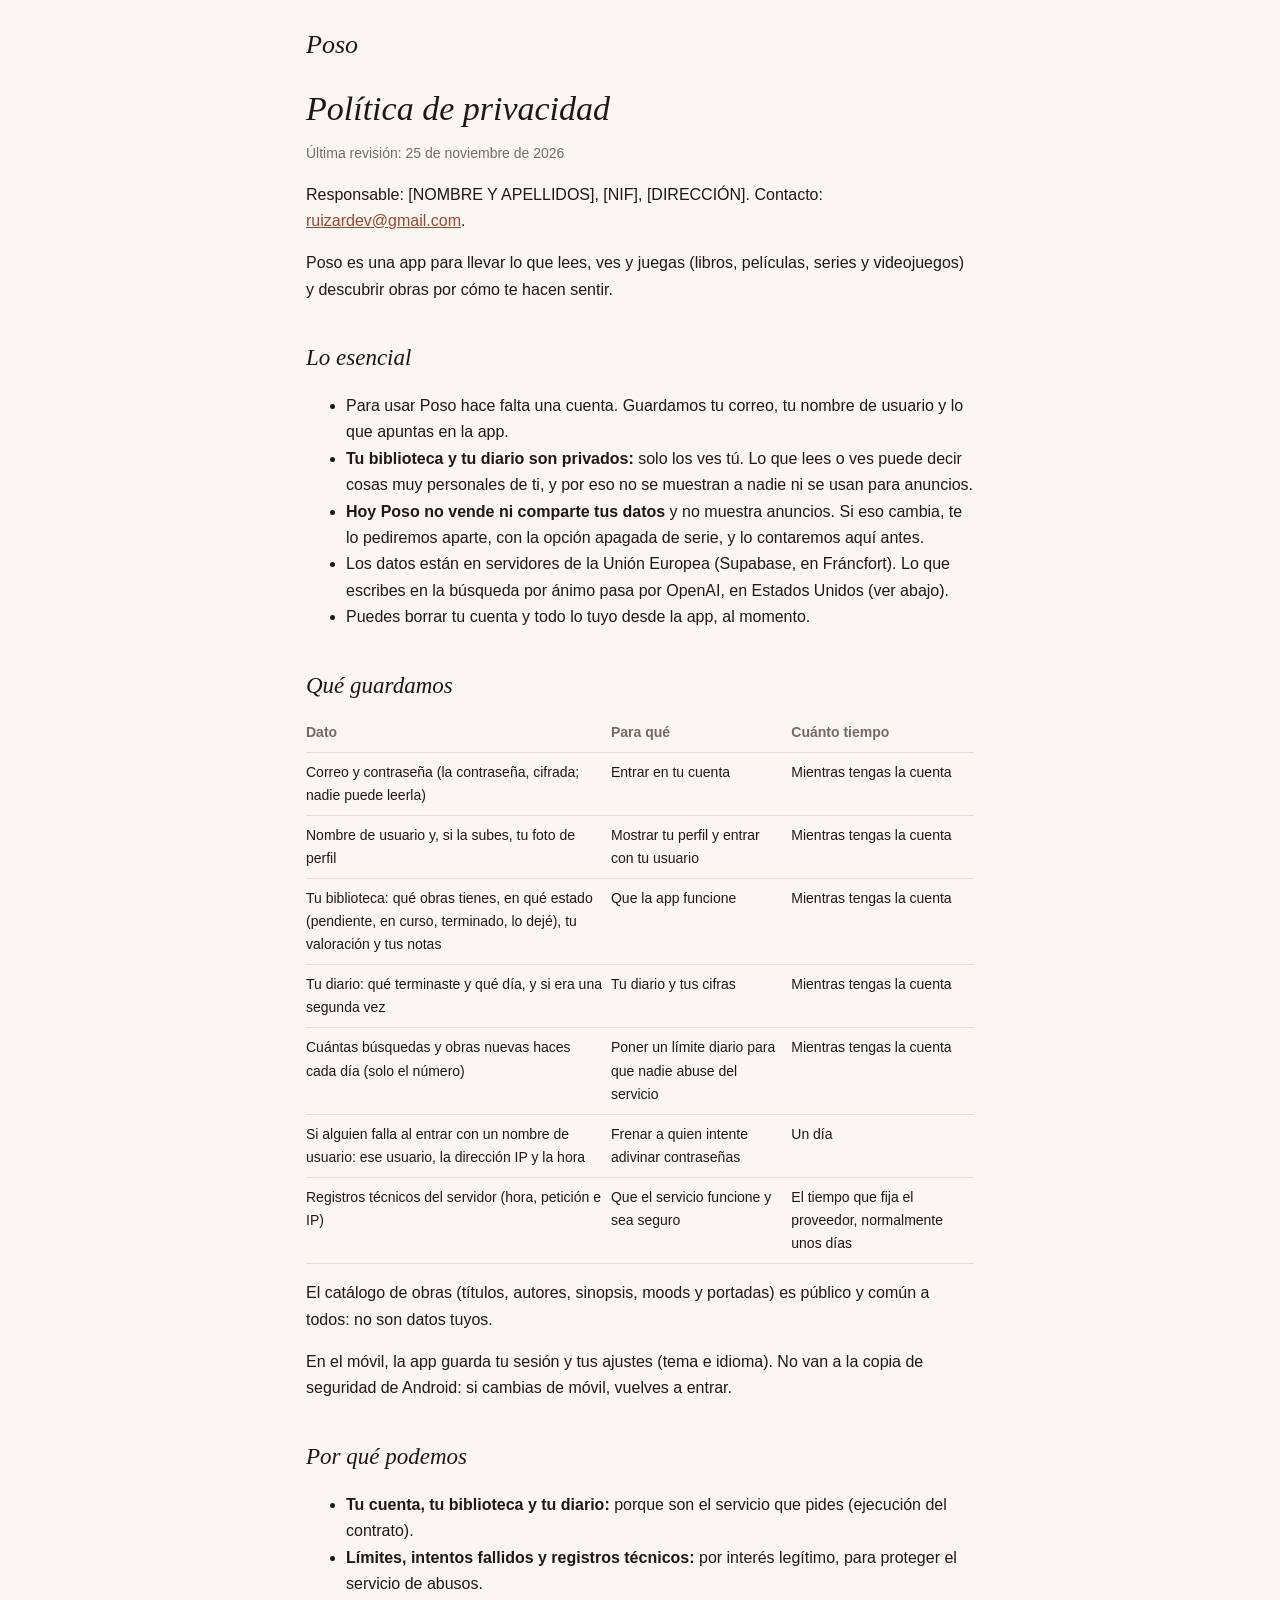
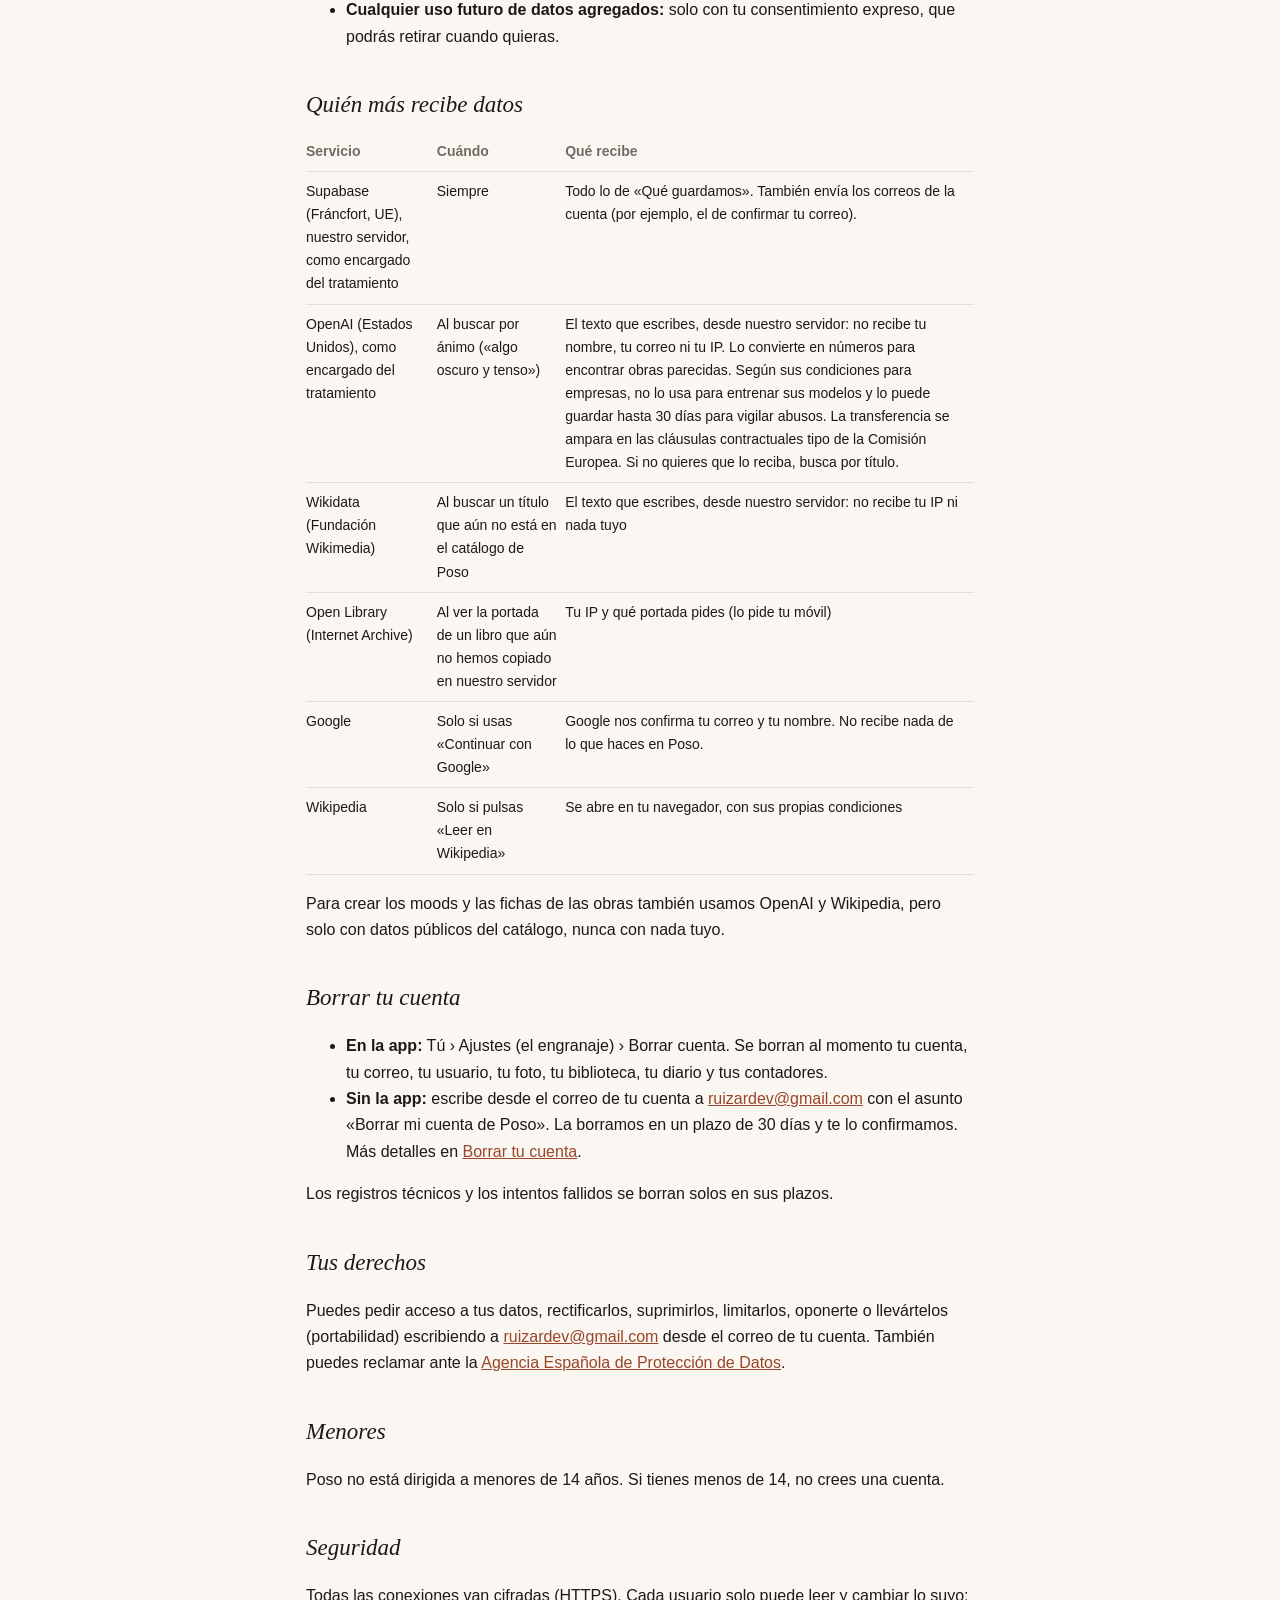
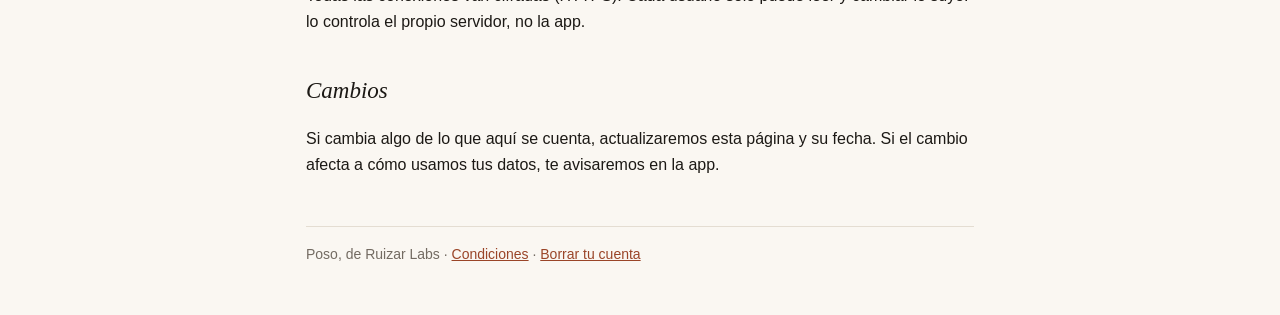
==== privacidad.html @ 552484fa "Poso: privacidad, condiciones y borrar cuenta Fuente: web/ del repositorio de Poso.  Co-Authored-By:" ====
<!doctype html>
<html lang="es">
<head>
<meta charset="utf-8">
<meta name="viewport" content="width=device-width, initial-scale=1">
<title>Privacidad · Poso</title>
<link rel="stylesheet" href="estilo.css">
</head>
<body>
<main>
<header><a href="./">Poso</a></header>

<h1>Política de privacidad</h1>
<p class="fecha">Última revisión: 25 de noviembre de 2026</p>
<p>Responsable: [NOMBRE Y APELLIDOS], [NIF], [DIRECCIÓN]. Contacto: <a href="mailto:ruizardev@gmail.com">ruizardev@gmail.com</a>.</p>
<p>Poso es una app para llevar lo que lees, ves y juegas (libros, películas, series y videojuegos) y descubrir obras por cómo te hacen sentir.</p>

<h2>Lo esencial</h2>
<ul>
<li>Para usar Poso hace falta una cuenta. Guardamos tu correo, tu nombre de usuario y lo que apuntas en la app.</li>
<li><strong>Tu biblioteca y tu diario son privados:</strong> solo los ves tú. Lo que lees o ves puede decir cosas muy personales de ti, y por eso no se muestran a nadie ni se usan para anuncios.</li>
<li><strong>Hoy Poso no vende ni comparte tus datos</strong> y no muestra anuncios. Si eso cambia, te lo pediremos aparte, con la opción apagada de serie, y lo contaremos aquí antes.</li>
<li>Los datos están en servidores de la Unión Europea (Supabase, en Fráncfort). Lo que escribes en la búsqueda por ánimo pasa por OpenAI, en Estados Unidos (ver abajo).</li>
<li>Puedes borrar tu cuenta y todo lo tuyo desde la app, al momento.</li>
</ul>

<h2>Qué guardamos</h2>
<div class="tabla"><table>
<tr><th>Dato</th><th>Para qué</th><th>Cuánto tiempo</th></tr>
<tr><td>Correo y contraseña (la contraseña, cifrada; nadie puede leerla)</td><td>Entrar en tu cuenta</td><td>Mientras tengas la cuenta</td></tr>
<tr><td>Nombre de usuario y, si la subes, tu foto de perfil</td><td>Mostrar tu perfil y entrar con tu usuario</td><td>Mientras tengas la cuenta</td></tr>
<tr><td>Tu biblioteca: qué obras tienes, en qué estado (pendiente, en curso, terminado, lo dejé), tu valoración y tus notas</td><td>Que la app funcione</td><td>Mientras tengas la cuenta</td></tr>
<tr><td>Tu diario: qué terminaste y qué día, y si era una segunda vez</td><td>Tu diario y tus cifras</td><td>Mientras tengas la cuenta</td></tr>
<tr><td>Cuántas búsquedas y obras nuevas haces cada día (solo el número)</td><td>Poner un límite diario para que nadie abuse del servicio</td><td>Mientras tengas la cuenta</td></tr>
<tr><td>Si alguien falla al entrar con un nombre de usuario: ese usuario, la dirección IP y la hora</td><td>Frenar a quien intente adivinar contraseñas</td><td>Un día</td></tr>
<tr><td>Registros técnicos del servidor (hora, petición e IP)</td><td>Que el servicio funcione y sea seguro</td><td>El tiempo que fija el proveedor, normalmente unos días</td></tr>
</table></div>
<p>El catálogo de obras (títulos, autores, sinopsis, moods y portadas) es público y común a todos: no son datos tuyos.</p>
<p>En el móvil, la app guarda tu sesión y tus ajustes (tema e idioma). No van a la copia de seguridad de Android: si cambias de móvil, vuelves a entrar.</p>

<h2>Por qué podemos</h2>
<ul>
<li><strong>Tu cuenta, tu biblioteca y tu diario:</strong> porque son el servicio que pides (ejecución del contrato).</li>
<li><strong>Límites, intentos fallidos y registros técnicos:</strong> por interés legítimo, para proteger el servicio de abusos.</li>
<li><strong>Cualquier uso futuro de datos agregados:</strong> solo con tu consentimiento expreso, que podrás retirar cuando quieras.</li>
</ul>

<h2>Quién más recibe datos</h2>
<div class="tabla"><table>
<tr><th>Servicio</th><th>Cuándo</th><th>Qué recibe</th></tr>
<tr><td>Supabase (Fráncfort, UE), nuestro servidor, como encargado del tratamiento</td><td>Siempre</td><td>Todo lo de «Qué guardamos». También envía los correos de la cuenta (por ejemplo, el de confirmar tu correo).</td></tr>
<tr><td>OpenAI (Estados Unidos), como encargado del tratamiento</td><td>Al buscar por ánimo («algo oscuro y tenso»)</td><td>El texto que escribes, desde nuestro servidor: no recibe tu nombre, tu correo ni tu IP. Lo convierte en números para encontrar obras parecidas. Según sus condiciones para empresas, no lo usa para entrenar sus modelos y lo puede guardar hasta 30 días para vigilar abusos. La transferencia se ampara en las cláusulas contractuales tipo de la Comisión Europea. Si no quieres que lo reciba, busca por título.</td></tr>
<tr><td>Wikidata (Fundación Wikimedia)</td><td>Al buscar un título que aún no está en el catálogo de Poso</td><td>El texto que escribes, desde nuestro servidor: no recibe tu IP ni nada tuyo</td></tr>
<tr><td>Open Library (Internet Archive)</td><td>Al ver la portada de un libro que aún no hemos copiado en nuestro servidor</td><td>Tu IP y qué portada pides (lo pide tu móvil)</td></tr>
<tr><td>Google</td><td>Solo si usas «Continuar con Google»</td><td>Google nos confirma tu correo y tu nombre. No recibe nada de lo que haces en Poso.</td></tr>
<tr><td>Wikipedia</td><td>Solo si pulsas «Leer en Wikipedia»</td><td>Se abre en tu navegador, con sus propias condiciones</td></tr>
</table></div>
<p>Para crear los moods y las fichas de las obras también usamos OpenAI y Wikipedia, pero solo con datos públicos del catálogo, nunca con nada tuyo.</p>

<h2 id="borrar-cuenta">Borrar tu cuenta</h2>
<ul>
<li><strong>En la app:</strong> Tú › Ajustes (el engranaje) › Borrar cuenta. Se borran al momento tu cuenta, tu correo, tu usuario, tu foto, tu biblioteca, tu diario y tus contadores.</li>
<li><strong>Sin la app:</strong> escribe desde el correo de tu cuenta a <a href="mailto:ruizardev@gmail.com?subject=Borrar%20mi%20cuenta%20de%20Poso">ruizardev@gmail.com</a> con el asunto «Borrar mi cuenta de Poso». La borramos en un plazo de 30 días y te lo confirmamos. Más detalles en <a href="borrar-cuenta.html">Borrar tu cuenta</a>.</li>
</ul>
<p>Los registros técnicos y los intentos fallidos se borran solos en sus plazos.</p>

<h2>Tus derechos</h2>
<p>Puedes pedir acceso a tus datos, rectificarlos, suprimirlos, limitarlos, oponerte o llevártelos (portabilidad) escribiendo a <a href="mailto:ruizardev@gmail.com">ruizardev@gmail.com</a> desde el correo de tu cuenta. También puedes reclamar ante la <a href="https://www.aepd.es">Agencia Española de Protección de Datos</a>.</p>

<h2>Menores</h2>
<p>Poso no está dirigida a menores de 14 años. Si tienes menos de 14, no crees una cuenta.</p>

<h2>Seguridad</h2>
<p>Todas las conexiones van cifradas (HTTPS). Cada usuario solo puede leer y cambiar lo suyo: lo controla el propio servidor, no la app.</p>

<h2>Cambios</h2>
<p>Si cambia algo de lo que aquí se cuenta, actualizaremos esta página y su fecha. Si el cambio afecta a cómo usamos tus datos, te avisaremos en la app.</p>

<footer>Poso, de Ruizar Labs · <a href="condiciones.html">Condiciones</a> · <a href="borrar-cuenta.html">Borrar tu cuenta</a></footer>
</main>
</body>
</html>
---- estilo.css ----
/* Poso: warm paper by day, warm dark by night, serif titles, no boxes. */
:root {
  --fondo: #faf7f2;
  --tinta: #1c1915;
  --suave: #736b62;
  --linea: #e4ddd2;
  --acento: #9a4528;
  color-scheme: light dark;
}
@media (prefers-color-scheme: dark) {
  :root {
    --fondo: #14110f;
    --tinta: #f0ebe3;
    --suave: #9a9187;
    --linea: #2a2520;
    --acento: #e0906f;
  }
}
* { box-sizing: border-box; }
body {
  margin: 0;
  background: var(--fondo);
  color: var(--tinta);
  font: 16px/1.65 -apple-system, BlinkMacSystemFont, "Segoe UI", Roboto, sans-serif;
}
main { max-width: 700px; margin: 0 auto; padding: 32px 16px 48px; }
header { margin-bottom: 28px; }
header a { color: inherit; text-decoration: none; font: italic 26px/1 "Newsreader", Georgia, serif; }
h1, h2 { font-family: "Newsreader", Georgia, serif; font-weight: 400; font-style: italic; }
h1 { font-size: 34px; line-height: 1.15; margin: 0 0 4px; }
h2 { font-size: 23px; margin: 36px 0 8px; }
h3 { font-size: 17px; margin: 22px 0 6px; }
.fecha, .nota { color: var(--suave); font-size: 14px; }
a { color: var(--acento); }
.tabla { overflow-x: auto; }
table { border-collapse: collapse; width: 100%; font-size: 14px; }
th, td { text-align: left; vertical-align: top; padding: 8px 8px 8px 0; border-bottom: 1px solid var(--linea); }
th { color: var(--suave); font-weight: 600; }
footer { margin-top: 48px; padding-top: 16px; border-top: 1px solid var(--linea); color: var(--suave); font-size: 14px; }
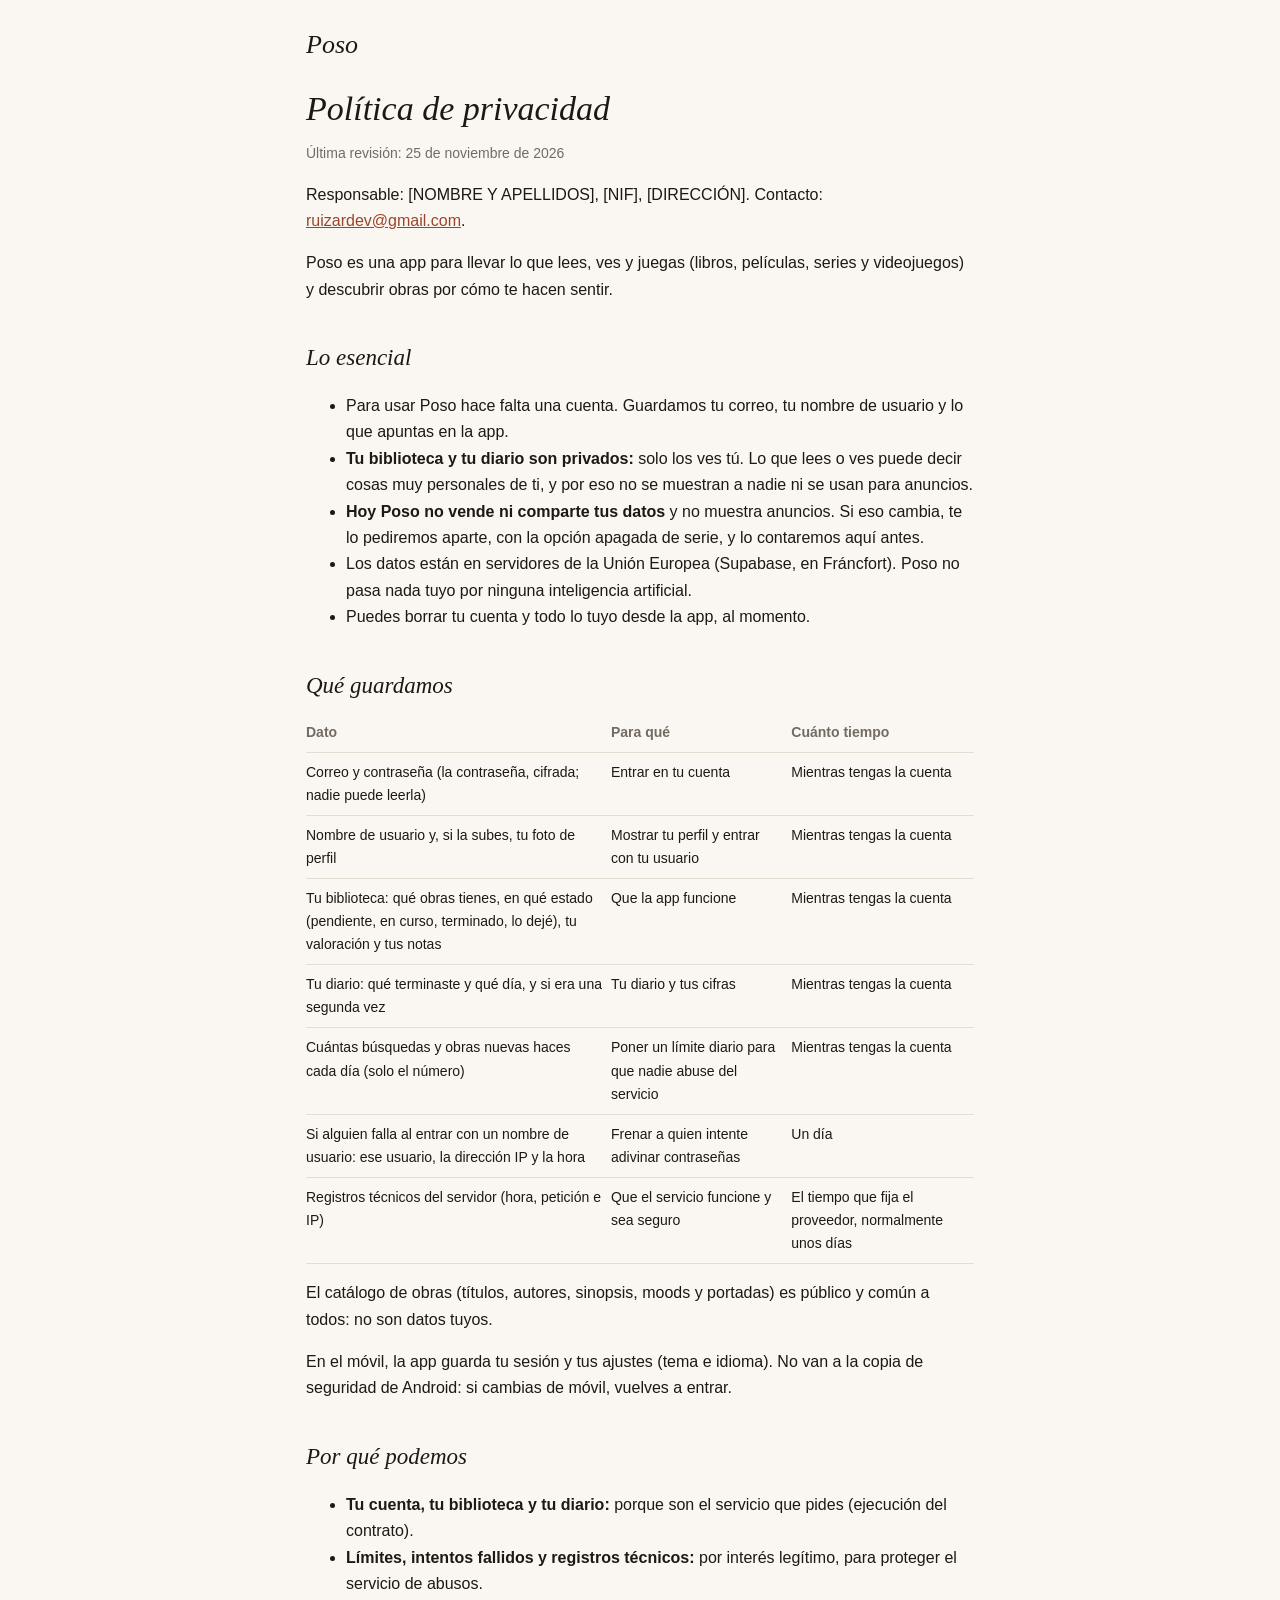
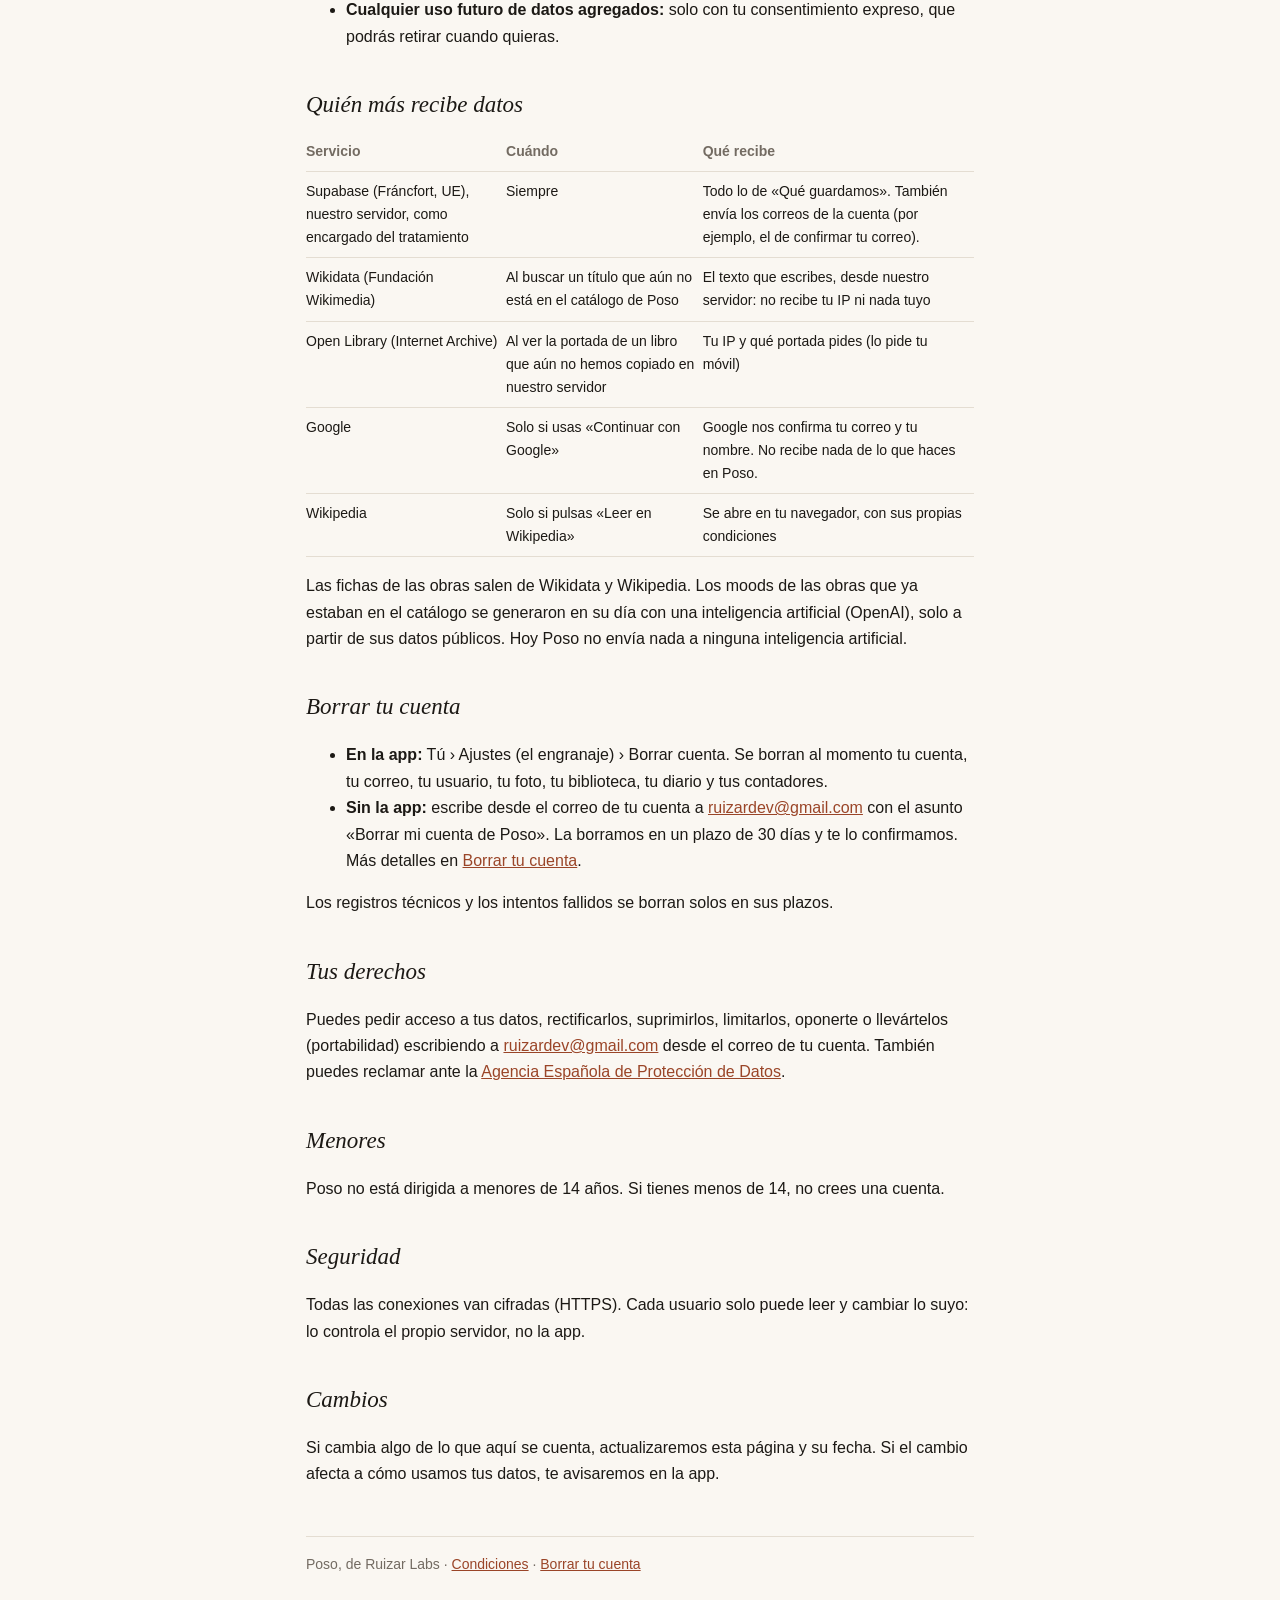
==== commit c2614678: "Poso ya no usa OpenAI Fuente: web/ del repositorio de Poso (commit 7bd3875).  Co-Authored-By: Claude" ====
--- a/privacidad.html
+++ b/privacidad.html
@@ -20,7 +20,7 @@
 <li>Para usar Poso hace falta una cuenta. Guardamos tu correo, tu nombre de usuario y lo que apuntas en la app.</li>
 <li><strong>Tu biblioteca y tu diario son privados:</strong> solo los ves tú. Lo que lees o ves puede decir cosas muy personales de ti, y por eso no se muestran a nadie ni se usan para anuncios.</li>
 <li><strong>Hoy Poso no vende ni comparte tus datos</strong> y no muestra anuncios. Si eso cambia, te lo pediremos aparte, con la opción apagada de serie, y lo contaremos aquí antes.</li>
-<li>Los datos están en servidores de la Unión Europea (Supabase, en Fráncfort). Lo que escribes en la búsqueda por ánimo pasa por OpenAI, en Estados Unidos (ver abajo).</li>
+<li>Los datos están en servidores de la Unión Europea (Supabase, en Fráncfort). Poso no pasa nada tuyo por ninguna inteligencia artificial.</li>
 <li>Puedes borrar tu cuenta y todo lo tuyo desde la app, al momento.</li>
 </ul>
 
@@ -49,13 +49,12 @@
 <div class="tabla"><table>
 <tr><th>Servicio</th><th>Cuándo</th><th>Qué recibe</th></tr>
 <tr><td>Supabase (Fráncfort, UE), nuestro servidor, como encargado del tratamiento</td><td>Siempre</td><td>Todo lo de «Qué guardamos». También envía los correos de la cuenta (por ejemplo, el de confirmar tu correo).</td></tr>
-<tr><td>OpenAI (Estados Unidos), como encargado del tratamiento</td><td>Al buscar por ánimo («algo oscuro y tenso»)</td><td>El texto que escribes, desde nuestro servidor: no recibe tu nombre, tu correo ni tu IP. Lo convierte en números para encontrar obras parecidas. Según sus condiciones para empresas, no lo usa para entrenar sus modelos y lo puede guardar hasta 30 días para vigilar abusos. La transferencia se ampara en las cláusulas contractuales tipo de la Comisión Europea. Si no quieres que lo reciba, busca por título.</td></tr>
 <tr><td>Wikidata (Fundación Wikimedia)</td><td>Al buscar un título que aún no está en el catálogo de Poso</td><td>El texto que escribes, desde nuestro servidor: no recibe tu IP ni nada tuyo</td></tr>
 <tr><td>Open Library (Internet Archive)</td><td>Al ver la portada de un libro que aún no hemos copiado en nuestro servidor</td><td>Tu IP y qué portada pides (lo pide tu móvil)</td></tr>
 <tr><td>Google</td><td>Solo si usas «Continuar con Google»</td><td>Google nos confirma tu correo y tu nombre. No recibe nada de lo que haces en Poso.</td></tr>
 <tr><td>Wikipedia</td><td>Solo si pulsas «Leer en Wikipedia»</td><td>Se abre en tu navegador, con sus propias condiciones</td></tr>
 </table></div>
-<p>Para crear los moods y las fichas de las obras también usamos OpenAI y Wikipedia, pero solo con datos públicos del catálogo, nunca con nada tuyo.</p>
+<p>Las fichas de las obras salen de Wikidata y Wikipedia. Los moods de las obras que ya estaban en el catálogo se generaron en su día con una inteligencia artificial (OpenAI), solo a partir de sus datos públicos. Hoy Poso no envía nada a ninguna inteligencia artificial.</p>
 
 <h2 id="borrar-cuenta">Borrar tu cuenta</h2>
 <ul>
